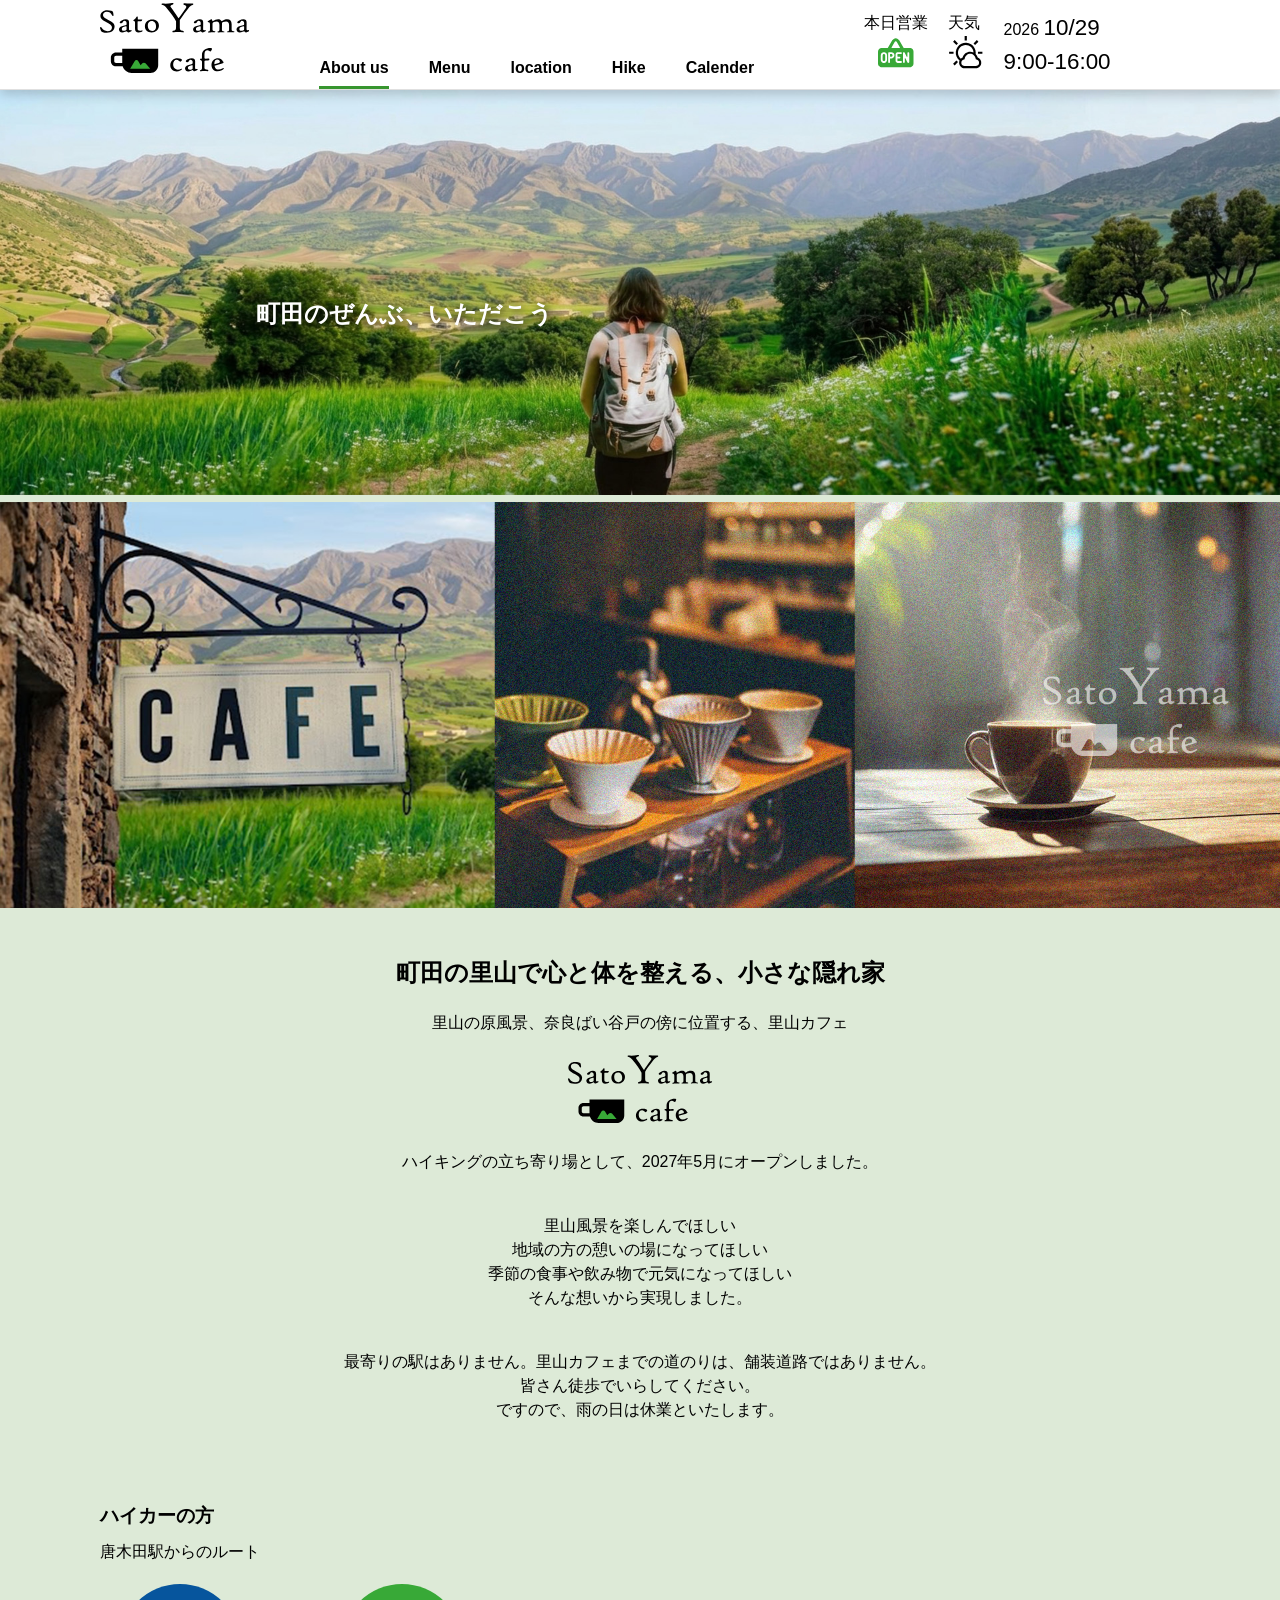
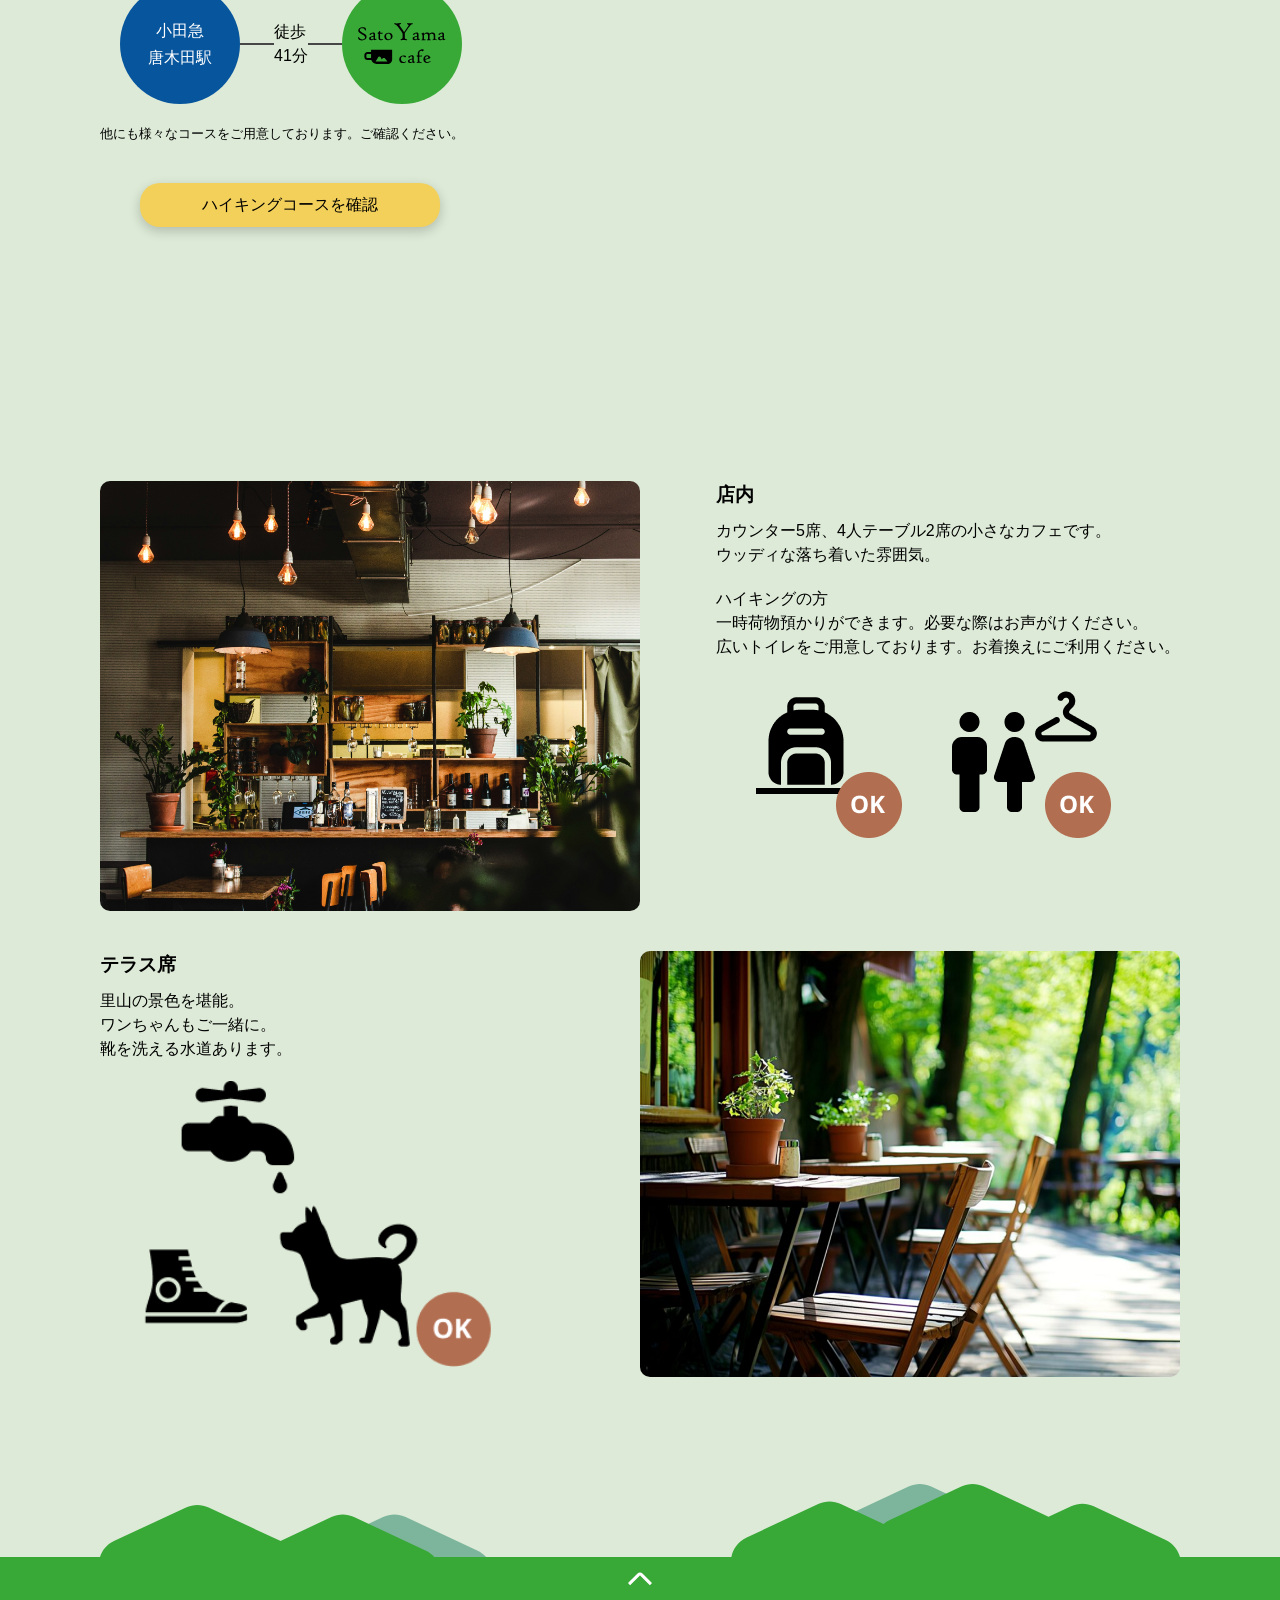
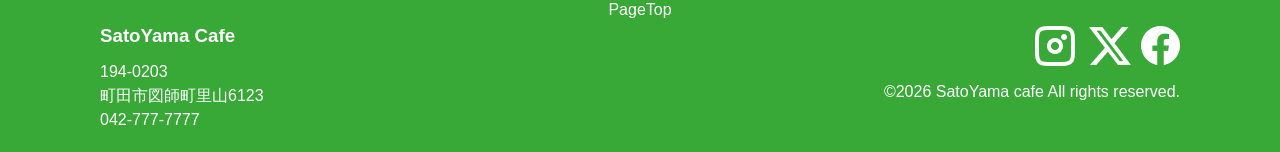
==== index.html @ 2339dcd0 "Add files via upload" ====
<!DOCTYPE html>
<html lang="ja">

<head>
    <meta charset="UTF-8">
    <meta name="viewport" content="width=device-width, initial-scale=1.0">
    <title>SatoYama cafe</title>
    <link rel="stylesheet" href="css/style.css">
    <link rel="stylesheet" href="css/slick.css">
    <link rel="stylesheet" href="css/slick-theme.css">
    <script src="js/jquery-1.10.2.min.js"></script>
    <script src="js/main.js"></script>
</head>

<body>
    <header>
        <div class="headerInner">
            <h1><a href="index.html"><img src="images/logo_1.svg" alt="里山カフェ"></a></h1>
            <!-- ハンバーガーボタン -->
            <button class="burger-btn" aria-label="メニューを開閉する">
                <span class="bar"></span>
                <span class="bar"></span>
                <span class="bar"></span>
            </button>
            <nav>
                <ul>
                    <li><a href="index.html" class="current">About us</a></li>
                    <li><a href="menu.html">Menu</a></li>
                    <li><a href="location.html">location</a></li>
                    <li><a href="hike.html">Hike</a></li>
                    <li><a href="#">Calender</a></li>
                </ul>
            </nav>
            <section class="shopWeather">
                <div class="shopOpen">
                    <p>本日営業</p>
                    <img src="images/Icon_open.svg" alt="オープン">
                </div>
                <div class="weather">
                    <p>天気</p>
                    <img src="images/Icon_cloud_sunny.svg" alt="曇りのち晴れ">
                </div>

                <div class="dateTime">
                    <p>
                        <span class="year">2026 </span>10/29<br>
                        9:00-16:00
                    </p>
                </div>
            </section>
        </div>
    </header>

    <main>
        <!-- キービジュアル -->

        <div class="keyVisual">
            <img src="images/keyVisual1_.jpg" alt="里山風景" class="keyVisualImg">
            <img src="images/keyVisual2.jpg" alt="カフェイメージ" class="keyVisualImg">

            <h2 class="catchphrase1">町田のぜんぶ、いただこう</h2>
            <img src="images/logo_2.png" alt="里山カフェ" class="logo_2">
        </div>

        <!-- お店について -->
        <div class="aboutShop">
            <h2 class="catchphrase2">町田の里山で心と体を整える、小さな隠れ家</h2>
            <p>里山の原風景、奈良ばい谷戸の傍に位置する、里山カフェ</p>
            <img src="images/logo_1.svg" alt="里山カフェ">

            <p>ハイキングの立ち寄り場として、2027年5月にオープンしました。</p>
            <p>
                里山風景を楽しんでほしい<br>
                地域の方の憩いの場になってほしい<br>
                季節の食事や飲み物で元気になってほしい<br>
                そんな想いから実現しました。
            </p>
            <p>
                最寄りの駅はありません。里山カフェまでの道のりは、舗装道路ではありません。<br>
                皆さん徒歩でいらしてください。<br>
                ですので、雨の日は休業といたします。
            </p>

        </div>
        <!-- アクセス（メイン） -->
        <section class="access">
            <h3>ハイカーの方</h3>
            <p>唐木田駅からのルート</p>
            <div class="access1">
                <div class="access1Text">
                    <div class="illustration1">
                        <p><span class="circleBg1">小田急<br>唐木田駅</span></p>
                        <p>徒歩<br>41分</p>
                        <div class="circleBg2"> <img src="images/logo_1.svg" alt="里山カフェ"></div>
                    </div>
                    <!-- 💡 スマホ版のときだけ、ここにマップを表示させるための「空箱」を置いておきます -->
                    <div class="map-placeholder-sp"></div>
                    <p class="accessText1">他にも様々なコースをご用意しております。ご確認ください。</p>
                    <a class="btn1" href="hike.html">ハイキングコースを確認</a>
                </div>
                <div class="map1">
                    <iframe
                        src="https://www.google.com/maps/embed?pb=!1m18!1m12!1m3!1d15429.881273850464!2d139.41377019897428!3d35.60965314837832!2m3!1f0!2f0!3f0!3m2!1i1024!2i768!4f13.1!3m3!1m2!1s0x6018fcec8278d99b%3A0x2542b98df6032f2b!2z5aWI6Imv44Gw44GE6LC35oi4!5e0!3m2!1sja!2sjp!4v1792374590098!5m2!1sja!2sjp"
                        width="600" height="450" style="border:0;" allowfullscreen="" loading="lazy"
                        referrerpolicy="strict-origin-when-cross-origin"></iframe>
                </div>
            </div>


        </section>
        <!-- 店内 -->
        <section class="shop">
            <div class="shopText">
                <h3>店内</h3>
                <p class="shopText1">カウンター5席、4人テーブル2席の小さなカフェです。<br>
                    ウッディな落ち着いた雰囲気。
                </p>
                <p>
                    ハイキングの方<br>
                    一時荷物預かりができます。必要な際はお声がけください。<br>広いトイレをご用意しております。お着換えにご利用ください。
                </p>
                <div class="icon_shop">
                    <img src="images/Icon_bagpac.png" alt="荷物置き場" class="backpack">
                    <img src="images/Icon_restroom.png" alt="広いトイレあります">
                </div>
            </div>
            <img src="images/shopImage1.jpg" alt="店内の風景" class="shopImage1">
        </section>
        <!-- テラス席 -->
        <section class="terrace">
            <div>
                <h3>テラス席</h3>
                <p>
                    里山の景色を堪能。<br>
                    ワンちゃんもご一緒に。<br>
                    靴を洗える水道あります。
                </p>
                <img src="images/Icon_dog.png" alt="靴を洗える水道あります、ワンちゃんもご一緒できます" class="icon_dog">
            </div>
            <img src="images/shopImage2.jpg" alt="テラス席風景" class="terraceImage">
        </section>

    </main>

    <footer>
        <!-- 山モチーフを入れる -->
        <img src="images/motifMountain.svg" alt="山のモチーフ" class="footerMountain">
        <!-- 山モチーフを入れる、ここまで -->
        <div class="footerInner">
            <div class="pageTop"> <a href="#"><span><img src="images/Icon_up__.svg" alt="ページトップ"></span>PageTop</a>
            </div>

            <div class="footerInner2">
                <div class="shopAddress">
                    <h3>SatoYama Cafe</h3>
                    <p>
                        194-0203<br>
                        町田市図師町里山6123<br>
                        042-777-7777
                    </p>
                </div>

                <div class="shopInfo">
                    <div class="infoIcon">
                        <img src="images/Icon_insta.png" alt="インスタ">
                        <img src="images/Icon_twitter.png" alt="ツイッター">
                        <img src="images/Icon_facebook.png" alt="フェイスブック">
                    </div>

                    <p>&copy;2026 SatoYama cafe All rights reserved.</p>
                </div>
            </div>
        </div>
    </footer>
    <script>
        // ボタンとナビゲーションの要素を取得
        const burgerBtn = document.querySelector('.burger-btn');
        const navMenu = document.querySelector('nav');

        // ボタンがクリックされた時の処理
        burgerBtn.addEventListener('click', function () {
            // ボタンとメニューに「is-open」クラスを同時につけ外し（トグル）する
            burgerBtn.classList.toggle('is-open');
            navMenu.classList.toggle('is-open');
        });
    </script>
</body>

</html>
---- css/style.css ----
/* リセットCSS */
html {
    font-size: 16px;
    font-family: sans-serif;
    /* 常に縦のスクロールバーを表示させて画面幅を固定する */
    overflow-y: scroll;
    /* （前回のスムーズスクロールも残す場合は以下のように並べます） */
    scroll-behavior: smooth;
}

* {
    margin: 0;
    padding: 0;
    box-sizing: border-box;
    list-style-type: none;
    text-decoration: none;
    line-height: 1.5;
}

/* ==========
ヘッダー 
=============*/
header {
    width: 100%;
    background-color: #fff;
    height: 90px;
    border-bottom: 1px solid #e0e0e0;
    position: sticky;
    top: 0;
    left: 0;
    width: 100%;
    z-index: 100;
    background-color: #fff;
    box-shadow: 0 4px 12px rgba(0, 0, 0, 0.2);
    padding: 0 20px;
}

/* PC版ではhamburgerボタンを隠す */
.burger-btn {
    display: none;
}

.headerInner {
    max-width: 1080px;
    margin: 0 auto;
    height: 100%;
    display: flex;
    justify-content: space-between;
    align-items: center;
}

h1 img {
    width: 150px;
    height: auto;

}

/* ナビゲーション */
nav {
    margin-left: auto;
    margin-right: 40px;
    align-self: flex-end;
}

nav ul {
    display: flex;
    gap: 40px;
    font-weight: bold;
    margin: 0;
    padding: 0;
    align-items: flex-end;
}

nav a {
    color: #000;
    text-decoration: none;
    display: inline-block;
    padding-bottom: 6px;
    border-bottom: 3px solid transparent;
    box-sizing: border-box
}

nav a:hover {
    color: #37952F;
}

nav a.current {
    color: #000;
    border-bottom: 3px solid #37952F;
}

/* 本日営業・天気 */
.shopWeather {
    gap: 20px;
    display: flex;
    align-self: center;
}

.shopOpen {
    text-align: center;
}

.weather {
    align-items: center;
}

.dateTime {
    font-size: 1.4rem;
}

.year {
    font-size: 1rem;
}

.shopWeather img {
    width: 36px;
    height: auto;
}

/* 背景 */
main {
    background-color: #DDEAD7;
}

/* ==========
フッター
============= */

footer {
    background-color: #38A937;
    color: #fff;
    position: relative;
}

.footerMountain {
    position: absolute;
    bottom: 100%;
    left: 50%;
    transform: translateX(-50%);
    z-index: 5;
    width: 1080px;
    /* 画面幅が1080pxより小さくなったら、画面幅に合わせて縮む */
    max-width: 100%;
    height: auto;
    display: block;
}

.footerInner2 h3 {
    margin-top: 0;
}

.footerInner {
    max-width: 1080px;
    margin: 0 auto;
    z-index: 9999;
}

.footerInner2 {
    display: flex;
    justify-content: space-between;
}

.infoIcon {
    display: flex;
    justify-content: flex-end;
    gap: 10px;
    align-items: center;
}

.shopInfo p {
    margin-top: 10px;
}

.pageTop {
    text-align: center;
    margin: 0px auto;
    width: 100%;

}

.pageTop a {
    display: inline-flex;
    flex-direction: column;
    align-items: center;
    border: none;
    background-color: #38A937;
    color: #fff;
    cursor: pointer;
}

.pageTop img {
    padding-top: 10px;
}

.shopAddress {
    padding-bottom: 20px;
}

/* ＝＝＝＝＝＝＝＝＝＝＝
ページ　インデックス
＝＝＝＝＝＝＝＝＝＝＝＝＝ */
/* キービジュアル */
.keyVisual {
    position: relative;
    margin: 0 auto;
    width: 100%;
    max-width: 1920px;
    display: block;
    aspect-ratio: 1920/608;
}

.keyVisualImg {
    width: 100%;
    height: 100%;
    object-fit: cover;
    object-position: center;
}

.catchphrase1 {
    position: absolute;
    color: #fff;
    top: 25%;
    left: 20%;
    z-index: 10;
    text-shadow: 2px 2px 8px #000;

}

.logo_2 {
    position: absolute;
    top: 70%;
    right: 4%;
    z-index: 10;
    /* サイズ修正 */
    width: 14.5%;
    max-width: 250px;
    min-width: 120px;
    height: auto;
    opacity: 60%;
}

/* お店について */
.aboutShop {
    max-width: 1080px;
    margin: 0 auto;
    padding: 40px;
    text-align: center;

}

.aboutShop p {
    padding: 20px;
}

/* アクセス（メイン） */
section {
    max-width: 1080px;
    margin: 0 auto;
}

h3 {
    margin-top: 20px;
    margin-bottom: 10px;
}

.illustration1 {
    display: flex;
    align-items: center;
    gap: 34px;
    padding: 20px;

}

.circleBg1 {
    display: inline-flex;
    flex-direction: column;
    align-items: center;
    justify-content: center;
    width: 120px;
    height: 120px;
    background-color: #06559D;
    border-radius: 50%;
    color: #fff;
    font-weight: 500;

    /* 文字を丸の中央に配置する場合 */
    text-align: center;
    line-height: 1.7;
}

.circleBg2 {
    display: inline-flex;
    align-items: center;
    justify-content: center;
    width: 120px;
    height: 120px;
    background-color: #38A937;
    border-radius: 50%;
    padding: 15px;
    box-sizing: border-box;
    overflow: hidden;
}

.circleBg2 img {
    width: 98%;
    height: auto;
}

/* ライン「徒歩41分」のpタグを基準位置にする */
.illustration1 p:nth-child(2) {
    position: relative;
    display: flex;
    flex-direction: column;
    align-items: center;
    justify-content: center;
    white-space: nowrap;
    /* 文字の意図しない改行を防ぐ */
}

/* 左側の線（駅の丸へ繋ぐ） */
.illustration1 p:nth-child(2)::before {
    content: "";
    position: absolute;
    right: 100%;
    /* 文字の左側から伸ばす */
    top: 50%;
    /* 上下中央に配置 */
    transform: translateY(-50%);
    width: 34px;
    /* 線の長さ（gapの値に合わせて調整） */
    height: 2px;
    /* 線の太さ */
    background-color: #464646;
    /* 線の色（カフェの緑色に合わせています） */
}

/* 右側の線（カフェの丸へ繋ぐ） */
.illustration1 p:nth-child(2)::after {
    content: "";
    position: absolute;
    left: 100%;
    /* 文字の右側から伸ばす */
    top: 50%;
    /* 上下中央に配置 */
    transform: translateY(-50%);
    width: 34px;
    /* 線の長さ（gapの値に合わせて調整） */
    height: 2px;
    /* 線の太さ */
    background-color: #464646;
    /* 線の色 */
}

.accessText1 {
    font-size: small;
}

.map1 iframe {
    width: 100%;
    height: 450px;
}

.map1 {
    box-sizing: border-box;
    padding: 20px;
    flex-grow: 1;
    min-width: 0;
}

.access1 {
    display: flex;
    align-items: flex-start;
    /* 縦方向は上揃えにして崩れを防ぐ */
    gap: 40px;
    width: 100%;
    box-sizing: border-box;
}

/* 左側の3つの要素をまとめる枠 */
.access-left {
    display: flex;
    flex-direction: column;
    /* 💡 3つの要素を上から下へ縦並びにする */
    gap: 20px;
    /* 縦並びの要素同士の間隔 */
    flex-shrink: 0;
    /* 絶対に縮ませない */
    width: 400px;
    /* PC版の左側の固定幅 */
}

/* スマホ用の空箱はPC版では消しておく */
.map-placeholder-sp {
    display: none;
}

/* 共通ボタン */
.btn1 {
    border: none;
    width: 300px;
    background-color: #F3D05A;
    border-radius: 20px;
    text-align: center;
    margin-top: 20px;
    display: inline-block;
    margin: 40px;
    box-shadow: 0 4px 12px rgba(0, 0, 0, 0.2);
    display: block;
    color: #000;
    padding: 10px;
    font-size: medium;
    font-weight: 500;
}

/* 店内 */
.shop {
    max-width: 1080px;
    display: flex;
    /* 左右の配置を反転させる */
    flex-direction: row-reverse;
}

.shopText1 {
    margin-bottom: 20px;
}

.shopText p {
    margin-bottom: 20px;
}

.icon_shop {
    display: flex;
    gap: 20px;
    margin-left: 40px;
    /* 【解決策1】中身の画像が縦に引き伸ばされるのを絶対に防ぐ */
    align-items: center;
}

.shopImage1 {
    width: 50%;
    height: auto;
    margin: 20px auto 20px 0;
    border-radius: 10px;
}

.backpack {
    margin-top: 15px;

}

/* テラス席 */
.terrace {
    max-width: 1080px;
    display: flex;
    padding-bottom: 160px;
}

.terraceImage {
    width: 50%;
    height: auto;
    margin: 20px 0 20px auto;
    border-radius: 10px;
    display: inline-block;
}

.terrace p {
    margin-bottom: 20px;
}

.icon_dog {
    width: 100%;
    height: auto;
    margin-left: 40px;
}



/*＝＝＝＝＝＝＝＝＝＝＝
 ページ　メニュー
 ＝＝＝＝＝＝＝＝＝＝＝＝ */
/* メニュー第一階層 */
.menu1 {
    max-width: 1080px;
    margin: 0 auto;
    padding-bottom: 160px;
}

.menu1 h2 {
    padding: 40px 0;
    text-align: center;
}

.menu1 span {
    /* font-weight: 600; */
    font-size: 1.5rem;
    display: block;
    text-align: center;
    padding-top: 20px;
    margin-bottom: -15px;
}

.menu1 p {
    width: 320px;
    text-align: center;
}

.coffee {
    width: 320px;
    height: 180px;
    background-color: #fff;
    object-fit: contain;
}

.items1 {
    display: grid;
    grid-template-columns: 1fr 1fr 1fr;
    gap: 20px;
    padding-bottom: 40px;
}

.items1 img {
    border-radius: 10px;
    box-shadow: 0 4px 12px rgba(0, 0, 0, 0.2);
}

/* メニュー　第二階層_ドリンク */
.menu2 {
    max-width: 1080px;
    margin: 0 auto;
    padding-bottom: 140px;
}

.menu2 p {
    padding-top: 20px;
    padding-bottom: 20px;
}

.menu2 span {
    /* font-weight: 600; */
    font-size: 1.5rem;
    /* display: block; */
    /* padding-top: 20px; */
    /* margin-bottom: -15px; */
}

.menu2 p {
    width: 320px;
}

.menu2 li {
    width: 320px;
}

.items2 {
    display: grid;
    grid-template-columns: 1fr 1fr 1fr;
    gap: 20px;
    padding-bottom: 40px;
}

.items2 img {
    border-radius: 10px;
}

.items2>div p {
    display: flex;
    flex-wrap: wrap;
    justify-content: space-between;
    align-items: baseline;
}

.backBtn {
    color: #000;
    border: none;
    width: 200px;
    background-color: #F3D05A;
    border-radius: 20px;
    text-align: center;
    margin-top: 20px;
    margin-bottom: 40px;
    display: inline-block;
    padding-top: 10px;
    padding-bottom: 10px;
    box-shadow: 0 4px 12px #7c7c7c;
}

/* メニュー共通 */
.pankuzu {
    color: #000;
}

/* メニュー　第二階層_ランチ */
.menu3 {
    max-width: 1080px;
    margin: 0 auto;
    padding-bottom: 140px;
}

.menu3 p {
    padding-top: 20px;
    padding-bottom: 20px;
}

.menu3 li {
    width: 320px;
}

.menu3 span {
    /* font-weight: 600; */
    font-size: 1.5rem;
    /* display: block; */
    /* padding-top: 20px; */
    /* margin-bottom: -15px; */
}

.menu3 p {
    width: 320px;
}

.items3 {
    display: grid;
    grid-template-columns: 1fr 1fr 1fr;
    gap: 20px;
    padding-bottom: 40px;
}

.items3 img {
    border-radius: 10px;
}

.items3>div p {
    display: flex;
    flex-wrap: wrap;
    justify-content: space-between;
    align-items: baseline;
}

/* メニュー第二階層_フィンガーフード */
.menu4 {
    max-width: 1080px;
    margin: 0 auto;
    padding-bottom: 140px;
}

.menu4 p {
    padding-top: 20px;
    padding-bottom: 20px;
}

.menu4 li {
    width: 320px;
}

.menu4 span {
    /* font-weight: 600; */
    font-size: 1.5rem;
    /* display: block; */
    /* padding-top: 20px; */
    /* margin-bottom: -15px; */
}

.menu4 p {
    width: 320px;
}

.items4 {
    display: grid;
    grid-template-columns: 1fr 1fr 1fr;
    gap: 20px;
    padding-bottom: 40px;
}

.items4 img {
    border-radius: 10px;
}

.items4>div p {
    display: flex;
    flex-wrap: wrap;
    justify-content: space-between;
    align-items: baseline;
}

/* ＝＝＝＝＝＝＝＝＝＝
ページ_ロケーション
＝＝＝＝＝＝＝＝＝＝＝＝ */
.location {
    max-width: 1080px;
    margin: 0 auto;
    padding-bottom: 140px;
}

.location h2 {
    text-align: center;
    padding-top: 40px;
    padding-bottom: 40px;
}

.satoyamaImg {
    width: 50%;
    border-radius: 10px;
}

.img_openclose {
    display: flex;
    justify-content: space-between;
}

.openDetail {
    font-size: x-large;
}

.open {
    padding-bottom: 20px;
}

.openCaution {
    font-size: 1.2rem;
    color: #7D1401;
    text-decoration: underline;
    padding-bottom: 0;
    padding-top: 10px;
}

.comeon {
    font-size: 1.5rem;
}

.titleIcon1 {
    display: flex;
    align-items: center;
    gap: 4px;
    padding-top: 40px;
    padding-bottom: 20px;
}

.locationText1 {
    padding: 10px;
}

.locatioMap1 {
    width: 600px;
    height: auto;
    object-fit: contain;
    /* 横幅500pxの中に、比率を崩さず全体を収める */
}

.locationBus {
    display: flex;
}

.locationMap2 {
    width: 1080px;
    height: auto;
    padding-bottom: 40px;
}

/* ＝＝＝＝＝＝＝＝＝＝
ページ_ハイク
＝＝＝＝＝＝＝＝＝＝＝＝ */
.hike {
    max-width: 1080px;
    margin: 0 auto;
    padding-bottom: 140px;
}

.hikeTitle {
    display: flex;
    justify-content: center;
    align-items: center;
    gap: 4px;
    padding-top: 40px;
    padding-bottom: 20px;
}

.hikeText2 {
    text-align: center;
    padding-top: 20px;
    padding-bottom: 40px;
}

.hikeMap1,
.hikeMap2 {
    width: auto;
    height: 460px;
    padding-bottom: 40px;
}

.hikeMap {
    display: flex;
    justify-content: space-between;
}

.hikeMap p {
    width: 420px;
}

.hikeMap div {
    display: flex;
    flex-direction: column;
    align-items: center;
    gap: 15px;
}

.hikeMapText1 {
    text-align: right;
}

.hikeText3 {
    font-size: 1.2rem;
}

.hikeOther {
    display: flex;
    justify-content: center;
}

.hikeOtherText {
    text-align: center;
    font-size: 1.2rem;
}

/* ＝＝＝＝＝＝＝＝＝＝
スマホ対応 
＝＝＝＝＝＝＝＝＝＝＝＝*/
@media (max-width: 767px) {

    /* ＝＝＝＝＝＝＝＝＝＝
ヘッダー
＝＝＝＝＝＝＝＝＝＝＝＝ */
    h1 img {
        width: 120px;
        height: auto;
    }

    .dateTime {
        /* font-size: 1.0rem; */
        display: none !important;
    }

    /* ＝＝＝＝＝＝＝＝＝＝
    ハンバーガーボタン 
    ＝＝＝＝＝＝＝＝＝＝＝＝*/
    .burger-btn {
        display: flex;
        flex-direction: column;
        justify-content: space-between;
        width: 30px;
        height: 22px;
        background: none;
        border: none;
        cursor: pointer;
        padding: 0;
        position: absolute;
        right: 20px;
        /* top: 50%; */
        z-index: 110;
    }

    /* 三本線の共通スタイル */
    .burger-btn .bar {
        width: 100%;
        height: 3px;
        background-color: #000;
        /* アニメーションの速度設定 */
        transition: transform 0.3s ease, opacity 0.3s ease;
    }

    /*   ボタンをクリックした時（.is-open クラスがついた時）の「×」印アニメーション */
    .burger-btn.is-open .bar:nth-child(1) {
        transform: translateY(9.5px) rotate(45deg);
        /* 1本目を傾ける */
    }

    .burger-btn.is-open .bar:nth-child(2) {
        opacity: 0;
        /* 2本目を消す */
    }

    .burger-btn.is-open .bar:nth-child(3) {
        transform: translateY(-9.5px) rotate(-45deg);
        /* 3本目を逆に傾ける */
    }

    /* スマホ用メニューの初期状態（隠しておく） */
    nav {
        position: fixed;
        top: 0;
        left: 0;
        width: 100%;
        height: 100vh;
        /* 画面全体の高さ */
        background-color: rgba(255, 255, 255, 0.7);
        /* 背景色（少し透過） */
        z-index: 100;

        /* 最初は非表示（透明＆クリック不可）にする */
        opacity: 0;
        visibility: hidden;
        transition: opacity 0.3s ease, visibility 0.3s ease;

        /* 縦横中央に配置するための設定 */
        display: flex;
        justify-content: center;
        align-items: center;
    }

    /*  ボタンをクリックした時（.is-open クラスがついた時）にメニューを表示 */
    nav.is-open {
        opacity: 1;
        visibility: visible;
    }

    /* スマホ時はナビゲーションを縦並びにする */
    nav ul {
        display: flex;
        flex-direction: column;
        align-items: center;
        /* 中央揃え */
        gap: 40px;
    }

    nav a {
        font-size: 24px;
        /* スマホ用に文字を少し大きく */
    }

    /* ＝＝＝＝＝＝＝＝＝＝
フッター
＝＝＝＝＝＝＝＝＝＝＝＝ */
    .footerInner {
        padding: 0 20px 0 20px;
    }

    .footerInner2 {
        display: flex;
        flex-direction: row;
        flex-wrap: wrap;
        justify-content: space-between;
        align-items: flex-start;
        width: 100%;
    }

    .shopInfo {
        width: 45%;
        display: flex;
        flex-direction: column;
        align-items: flex-end;
        padding-top: 20px;
    }

    .shopInfo p {
        display: block;
        width: 220%;
        margin-top: 20px;
        text-align: center;
        padding-top: 40px;
        padding-bottom: 20px;
    }

    /* ＝＝＝＝＝＝＝＝＝＝
コンテンツ　インデックス 
＝＝＝＝＝＝＝＝＝＝＝＝*/

    /* キービジュアル   */
    .keyVisual {
        aspect-ratio: 9/14;
        object-fit: cover;
        width: 100%;
    }

    .logo_2 {
        top: auto;
        bottom: 5%;
        right: 5%;
        width: 25%;
        /* min-width: 80px; */
    }

    .catchphrase1 {
        left: 50%;
        transform: translateX(-50%);
        /* キャッチコピー自身の幅の半分だけ左に戻して中央揃え */
        white-space: nowrap;
        /* 画面幅が狭くても途中で意図しない改行が起きるのを防ぐ */
        text-align: center;
        /* 複数行になった場合もテキスト自体を中央揃えにする */
    }

    /* アクセス（メイン） */
    .access {
        padding: 0 20px 0 20px;
    }

    /* 横並びを解除して縦並びにする */
    .access1 {
        flex-direction: column;
        gap: 20px;
    }
.access1Text{
    margin: 0 auto;
}
    /* 左右の幅をそれぞれ100%に広げる */
    .access-left,
    .map1 {
        width: 100% !important;
    }

    /* 🛠️ スマホ版で「地図を途中に割り込ませる」魔法の並び替え */
    .access-left {
        display: flex;
        flex-direction: column;
    }

    .illustration1 {
        order: 1;
        padding: 0;
        margin: 20px auto;
    }

    .map1 {
        order: 2;
        padding: 20px 0;
    }

    /* 💡 地図を2番目に持ってくる */
    .accessText1 {
        order: 3;
    }

    .btn1 {
        order: 4;
        margin: 20px auto;
    }

    /* スマホ時はマップの高さを少し縮める */
    .map1 iframe {
        height: 300px !important;
    }

    /* 店内 */
    .shop {
        padding: 0 20px 0 20px;
        flex-direction: column;
        width: 100%;
        box-sizing: border-box;
    }

    .shopImage1 {
        width: 100%;
        margin-top: 20px;
    }

    .icon_shop img {
        width: 50%;
        height: auto;
    }

    .backpack {
        margin-top: 12px;
        width: 42% !important;
        height: auto !important;
    }

    .icon_shop {
        margin: 0 auto;
    }

    /* テラス席 */

    .terrace {
        padding: 0 20px;
        flex-direction: column;
        width: 100%;
        box-sizing: border-box;
    }

    .terraceImage {
        width: 100%;
        margin-top: 20px;
        padding-bottom: 80px;
    }

    .icon_dog {
        width: 90%;
        height: auto;
        margin: 0 auto;
        display: block;
    }

    /* ＝＝＝＝＝＝＝＝＝＝＝
コンテンツ‗メニュー 
＝＝＝＝＝＝＝＝＝＝＝＝＝*/
    .menu1 {
        padding: 0 20px;
    }

    .items1 {
        grid-template-columns: 1fr;
        justify-items: center;
        gap: 40px;
        padding-top: 10px;
    }

    /* ＝＝＝＝＝＝＝＝＝＝
コンテンツ_メニュー_ドリンク
＝＝＝＝＝＝＝＝＝＝＝＝ */
    .menu2 {
        padding: 0 20px;
    }

    .items2 {
        grid-template-columns: 1fr;
        justify-items: center;
        gap: 40px;
        padding-top: 10px;
    }

    /* ＝＝＝＝＝＝＝＝＝＝
コンテンツ_メニュー_ランチ
＝＝＝＝＝＝＝＝＝＝＝＝ */
    .menu3 {
        padding: 0 20px;
    }

    .items3 {
        grid-template-columns: 1fr;
        justify-items: center;
        gap: 40px;
        padding-top: 10px;
    }

    /* ＝＝＝＝＝＝＝＝＝＝
コンテンツ_メニュー_フィンガーフード
＝＝＝＝＝＝＝＝＝＝＝＝ */
    .menu4 {
        padding: 0 20px;
    }

    .items4 {
        grid-template-columns: 1fr;
        justify-items: center;
        gap: 40px;
        padding-top: 10px;
    }

    /* ＝＝＝＝＝＝＝＝＝＝
コンテンツ_ロケーション 
＝＝＝＝＝＝＝＝＝＝＝＝*/
    .location {
        padding: 0 20px;
    }

    .img_openclose {
        display: flex;
        flex-direction: column;
    }

    .satoyamaImg {
        width: 100%;
        padding-bottom: 10px;
    }

    .img_openclose .openclose {
        display: flex;
        flex-wrap: wrap;
        gap: 10px;
    }

    .openclose .open,
    .openclose .closed {
        display: flex;
        flex-direction: column;
        width: 48%;
    }

    .openCaution {
        width: 100%;
        font-size: 1rem;
    }

    /* カフェの店舗情報：幅100%にして、Open/Closedの下にしっかり回り込ませる */
    .openclose>p {
        width: 100%;

    }

    .openDetail {
        margin-top: 0px;
    }

    .locationBus {
        display: flex;
        flex-direction: column;
    }

    .locatioMap1 {
        width: 100%;
        padding-bottom: 10px;
    }

    .locationMap2 {
        width: 100%;
        padding-bottom: 10px;
        padding-bottom: 60px;
    }

    /* ＝＝＝＝＝＝＝＝＝＝
コンテンツ_ハイク 
＝＝＝＝＝＝＝＝＝＝＝＝*/
    .hike {
        padding: 0 20px;
    }

    .hikeMap {
        display: flex;
        flex-direction: column;
    }

    .hikeMap P {
        width: 100%;
    }

    .hikeMap img {
        width: 100%;
        height: auto;
    }

    .hikeOther {
        display: flex;
        flex-direction: column;
        padding-bottom: 60px;
    }

    .hikeOtherText {
        text-align: left;
    }
}
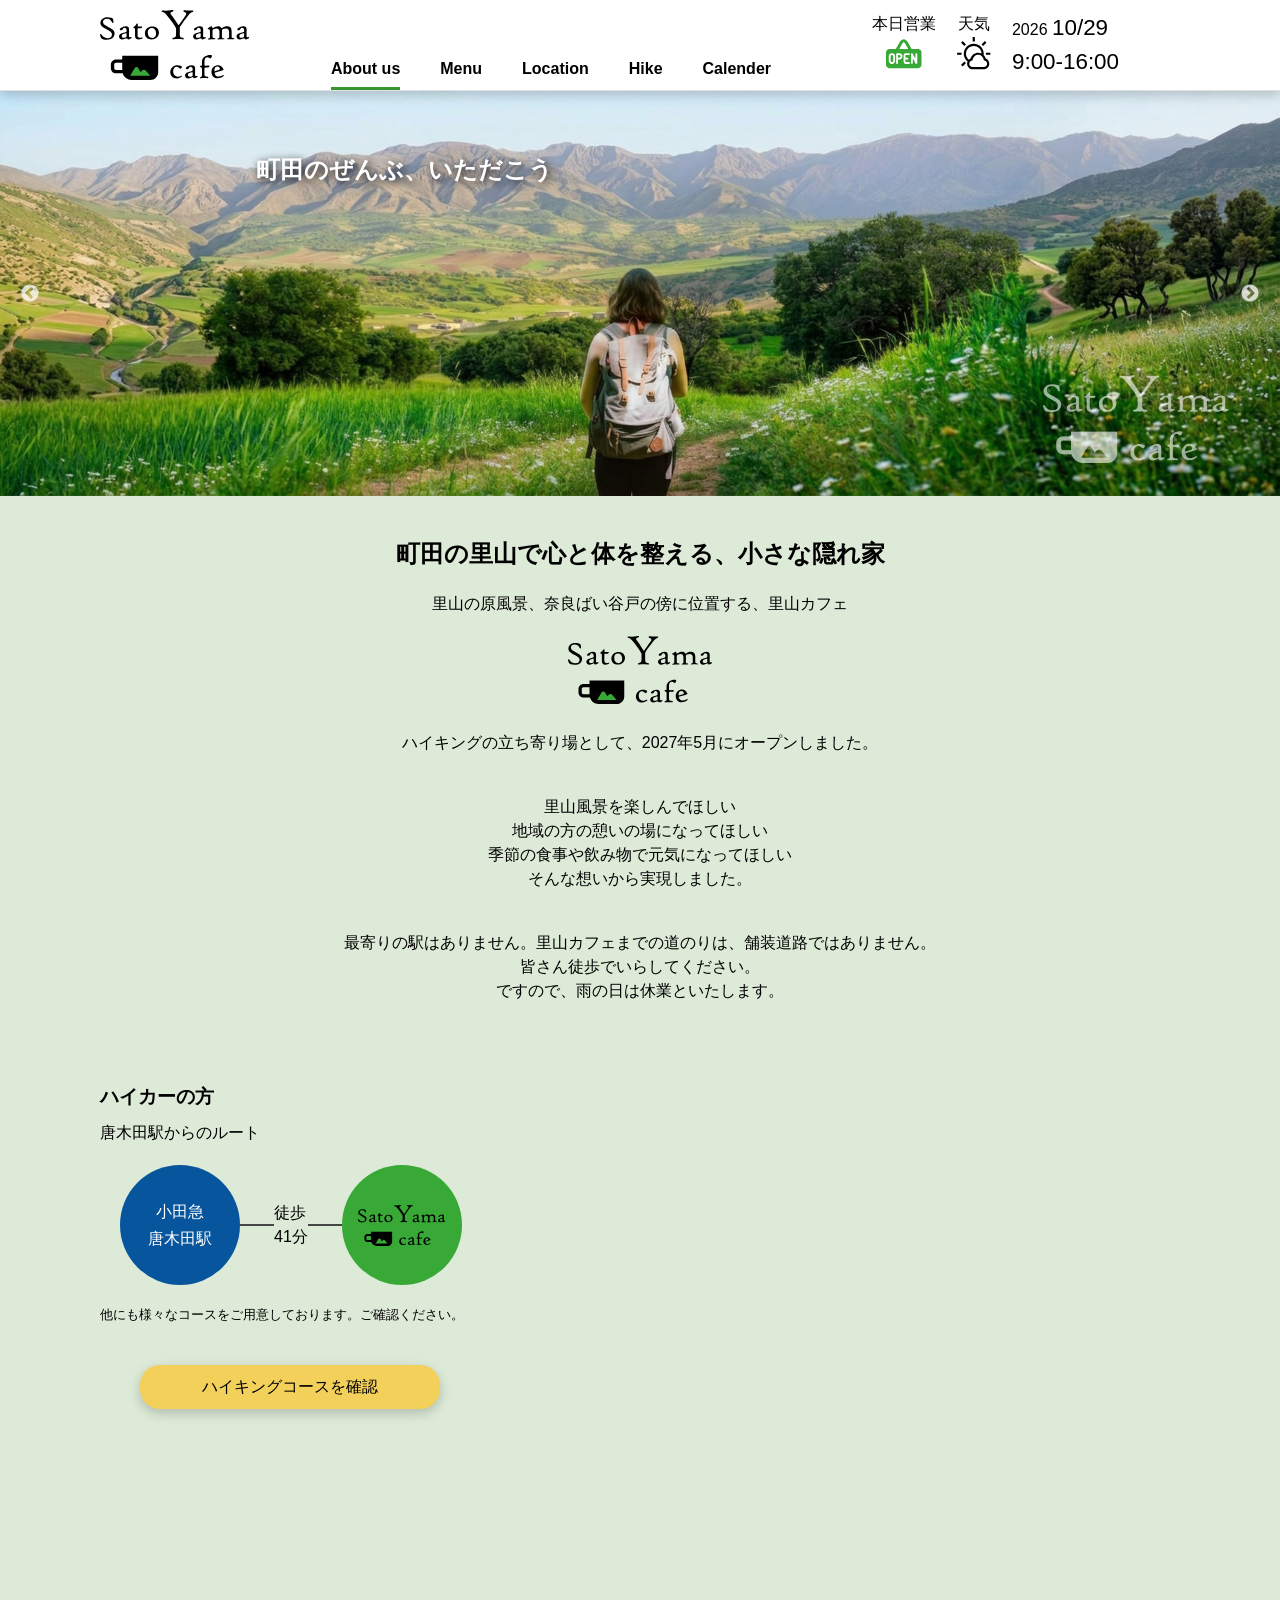
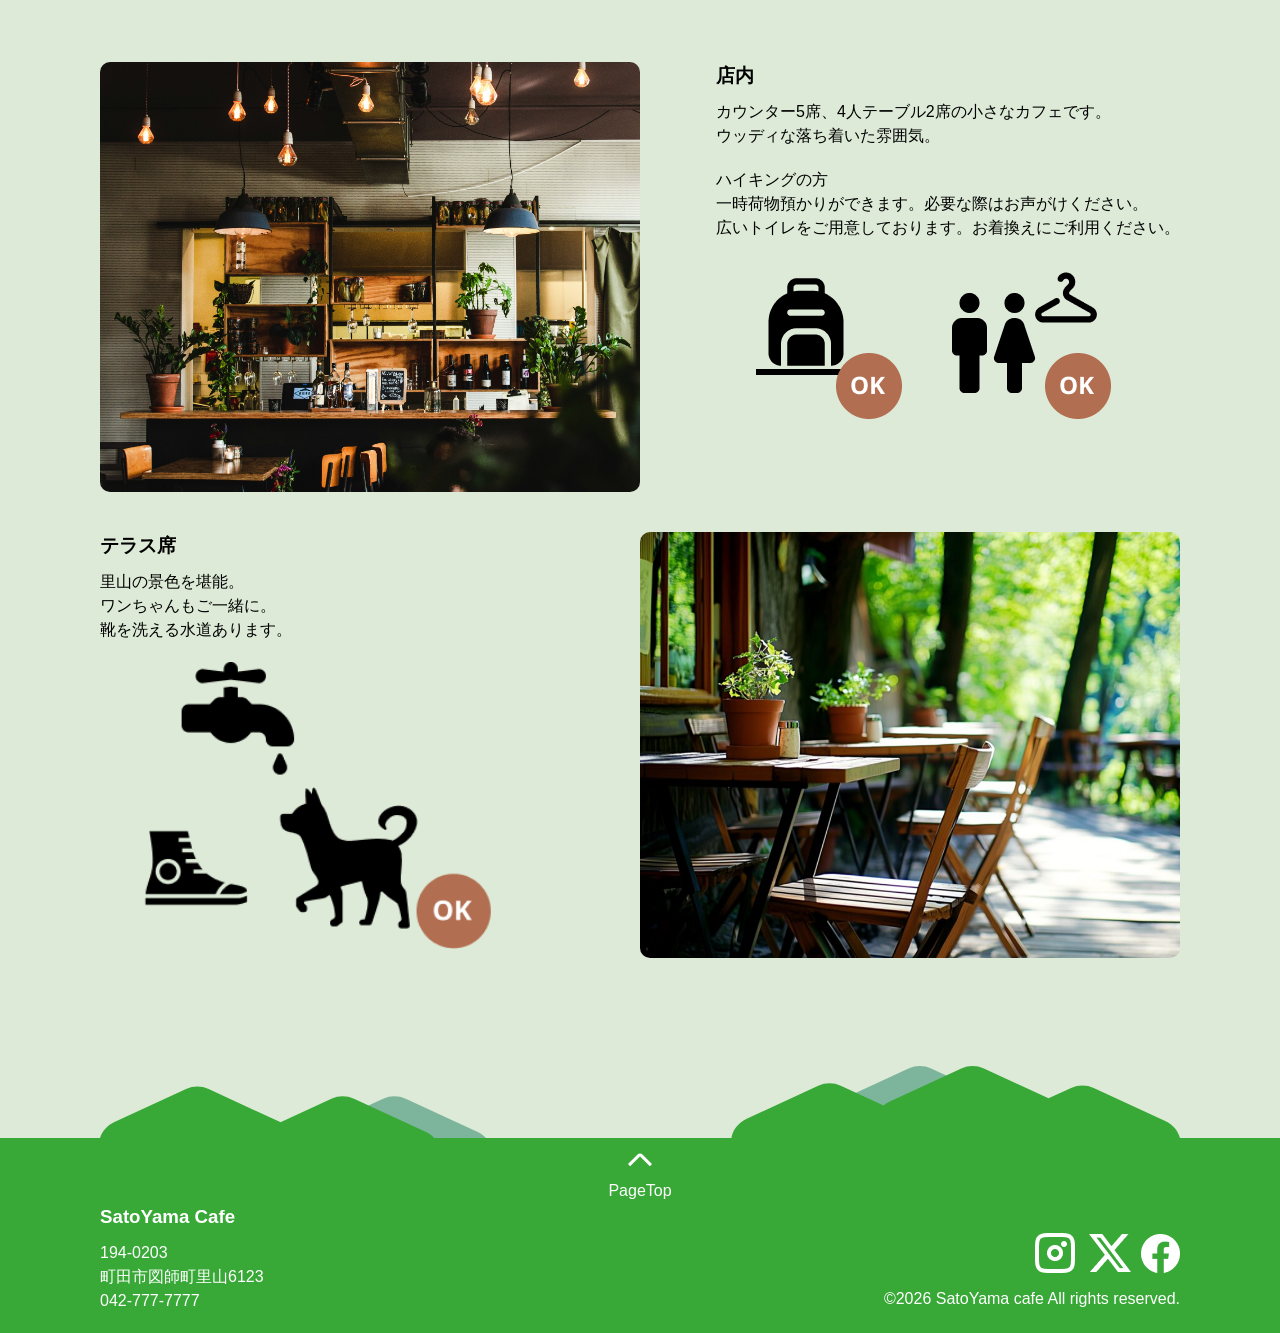
==== commit 6b0ab762: "Add files via upload" ====
--- a/index.html
+++ b/index.html
@@ -5,11 +5,12 @@
     <meta charset="UTF-8">
     <meta name="viewport" content="width=device-width, initial-scale=1.0">
     <title>SatoYama cafe</title>
-    <link rel="stylesheet" href="css/style.css">
+
     <link rel="stylesheet" href="css/slick.css">
     <link rel="stylesheet" href="css/slick-theme.css">
-    <script src="js/jquery-1.10.2.min.js"></script>
-    <script src="js/main.js"></script>
+    <link rel="stylesheet" href="css/style.css">
+
+
 </head>
 
 <body>
@@ -26,9 +27,9 @@
                 <ul>
                     <li><a href="index.html" class="current">About us</a></li>
                     <li><a href="menu.html">Menu</a></li>
-                    <li><a href="location.html">location</a></li>
+                    <li><a href="location.html">Location</a></li>
                     <li><a href="hike.html">Hike</a></li>
-                    <li><a href="#">Calender</a></li>
+                    <li><a href="calender.html">Calender</a></li>
                 </ul>
             </nav>
             <section class="shopWeather">
@@ -55,8 +56,10 @@
         <!-- キービジュアル -->
 
         <div class="keyVisual">
-            <img src="images/keyVisual1_.jpg" alt="里山風景" class="keyVisualImg">
-            <img src="images/keyVisual2.jpg" alt="カフェイメージ" class="keyVisualImg">
+            <div class="keyVisualImg2">
+                <div><img src="images/keyVisual1_.jpg" alt="里山風景" class="keyVisual1"></div>
+                <div><img src="images/keyVisual2_.jpg" alt="カフェイメージ" class="keyVisual2"></div>
+            </div>
 
             <h2 class="catchphrase1">町田のぜんぶ、いただこう</h2>
             <img src="images/logo_2.png" alt="里山カフェ" class="logo_2">
@@ -184,6 +187,19 @@
             navMenu.classList.toggle('is-open');
         });
     </script>
+
+    <script type="text/javascript" src="js/jquery-3.4.1.min.js"></script>
+    <script type="text/javascript" src="js/slick.min.js"></script>
+    <script>
+        $(document).ready(function () {
+            $('.keyVisualImg2').slick({
+                slidesToShow: 1,
+                slidesToScroll: 1,
+                autoplay: true,
+                autoplaySpeed: 3000,
+            });
+        });</script>
+
 </body>
 
 </html>
--- a/css/style.css
+++ b/css/style.css
@@ -23,7 +23,10 @@
 header {
     width: 100%;
     background-color: #fff;
-    height: 90px;
+
+    height: auto;
+    min-height: 90px;
+
     border-bottom: 1px solid #e0e0e0;
     position: sticky;
     top: 0;
@@ -43,7 +46,8 @@
 .headerInner {
     max-width: 1080px;
     margin: 0 auto;
-    height: 100%;
+    /* height: 100%; */
+    min-height: 90px;
     display: flex;
     justify-content: space-between;
     align-items: center;
@@ -52,6 +56,7 @@
 h1 img {
     width: 150px;
     height: auto;
+    display: block;
 
 }
 
@@ -64,10 +69,11 @@
 
 nav ul {
     display: flex;
+    padding: 0 0 0 20px;
     gap: 40px;
     font-weight: bold;
     margin: 0;
-    padding: 0;
+
     align-items: flex-end;
 }
 
@@ -93,15 +99,12 @@
 .shopWeather {
     gap: 20px;
     display: flex;
-    align-self: center;
-}
-
-.shopOpen {
+    align-items: center;
+}
+
+.shopOpen,
+.weather {
     text-align: center;
-}
-
-.weather {
-    align-items: center;
 }
 
 .dateTime {
@@ -175,7 +178,11 @@
     text-align: center;
     margin: 0px auto;
     width: 100%;
-
+    transition: opacity 0.3s;
+}
+
+.pageTop:hover {
+    opacity: 0.6;
 }
 
 .pageTop a {
@@ -194,6 +201,9 @@
 
 .shopAddress {
     padding-bottom: 20px;
+}
+.shopInfo{
+    padding-top: 26px;
 }
 
 /* ＝＝＝＝＝＝＝＝＝＝＝
@@ -205,11 +215,21 @@
     margin: 0 auto;
     width: 100%;
     max-width: 1920px;
-    display: block;
+    /* aspect-ratio: 1920/608; */
+}
+
+/* ★変更：画像2枚を包むコンテナを親（.keyVisual）と同じサイズで広げる */
+.keyVisualImg2 {
+    width: 100%;
+}
+
+.keyVisualImg2 .slick-slide {
+    /* height: 608px; */
+    width: 100%;
     aspect-ratio: 1920/608;
 }
 
-.keyVisualImg {
+.keyVisualImg2 .slick-slide img {
     width: 100%;
     height: 100%;
     object-fit: cover;
@@ -219,11 +239,10 @@
 .catchphrase1 {
     position: absolute;
     color: #fff;
-    top: 25%;
+    top: 15%;
     left: 20%;
     z-index: 10;
     text-shadow: 2px 2px 8px #000;
-
 }
 
 .logo_2 {
@@ -282,7 +301,6 @@
     border-radius: 50%;
     color: #fff;
     font-weight: 500;
-
     /* 文字を丸の中央に配置する場合 */
     text-align: center;
     line-height: 1.7;
@@ -353,6 +371,7 @@
 
 .accessText1 {
     font-size: small;
+
 }
 
 .map1 iframe {
@@ -410,6 +429,11 @@
     padding: 10px;
     font-size: medium;
     font-weight: 500;
+    transition: background-color 0.3s, color 0.3s;
+}
+
+.btn1:hover {
+    background-color: #FFBD60
 }
 
 /* 店内 */
@@ -485,6 +509,12 @@
     padding-bottom: 160px;
 }
 
+.menuText {
+    font-size: 1.2rem;
+    text-align: center;
+    padding: 40px 0;
+}
+
 .menu1 h2 {
     padding: 40px 0;
     text-align: center;
@@ -499,16 +529,21 @@
     margin-bottom: -15px;
 }
 
-.menu1 p {
+.items1 p {
     width: 320px;
     text-align: center;
 }
 
 .coffee {
-    width: 320px;
+    /* width: 320px;
     height: 180px;
     background-color: #fff;
-    object-fit: contain;
+    object-fit: contain; */
+    transition: opacity 0.3s;
+}
+
+.coffee:hover {
+    opacity: 0.8;
 }
 
 .items1 {
@@ -522,6 +557,7 @@
     border-radius: 10px;
     box-shadow: 0 4px 12px rgba(0, 0, 0, 0.2);
 }
+
 
 /* メニュー　第二階層_ドリンク */
 .menu2 {
@@ -582,6 +618,13 @@
     padding-top: 10px;
     padding-bottom: 10px;
     box-shadow: 0 4px 12px #7c7c7c;
+    font-size: medium;
+    font-weight: 500;
+    transition: background-color 0.3s, color 0.3s;
+}
+
+.backBtn:hover {
+    background-color: #FFBD60
 }
 
 /* メニュー共通 */
@@ -690,20 +733,33 @@
     padding-bottom: 140px;
 }
 
-.location h2 {
+.locationText2 {
+    font-size: 1.2rem;
     text-align: center;
-    padding-top: 40px;
-    padding-bottom: 40px;
+    padding-bottom: 20px;
 }
 
 .satoyamaImg {
     width: 50%;
+    height: auto;
+    aspect-ratio: 1000 / 559;
+    object-fit: cover;
     border-radius: 10px;
+    flex-shrink: 0;
 }
 
 .img_openclose {
     display: flex;
     justify-content: space-between;
+    gap: 20px;
+}
+
+.openclose {
+    width: calc(50%-20px);
+    flex-shrink: 1;
+    /* 💡 画面が狭くなったら、こちら側が優先的に縮みます */
+    min-width: 0;
+    /* 💡 Flexbox内で文字がはみ出して崩れるのを防ぐ魔法の1行 */
 }
 
 .openDetail {
@@ -773,10 +829,15 @@
     padding-bottom: 20px;
 }
 
+.hikeText1 {
+    font-size: 1.2rem;
+}
+
 .hikeText2 {
     text-align: center;
     padding-top: 20px;
     padding-bottom: 40px;
+    font-size: 1.2rem;
 }
 
 .hikeMap1,
@@ -799,7 +860,7 @@
     display: flex;
     flex-direction: column;
     align-items: center;
-    gap: 15px;
+    gap: 5px;
 }
 
 .hikeMapText1 {
@@ -819,6 +880,20 @@
     text-align: center;
     font-size: 1.2rem;
 }
+
+/* ＝＝＝＝＝＝＝＝＝＝
+ページ_カレンダ― 
+＝＝＝＝＝＝＝＝＝＝＝＝*/
+.construction {
+    padding-top: 200px;
+    padding-bottom: 300px;
+    text-align: center;
+    font-size: 3rem;
+    color: #38A937;
+}
+
+
+
 
 /* ＝＝＝＝＝＝＝＝＝＝
 スマホ対応 
@@ -890,7 +965,7 @@
         width: 100%;
         height: 100vh;
         /* 画面全体の高さ */
-        background-color: rgba(255, 255, 255, 0.7);
+        background-color: rgba(255, 255, 255, 0.8);
         /* 背景色（少し透過） */
         z-index: 100;
 
@@ -929,33 +1004,34 @@
 フッター
 ＝＝＝＝＝＝＝＝＝＝＝＝ */
     .footerInner {
-        padding: 0 20px 0 20px;
+        padding: 0 20px;
     }
 
     .footerInner2 {
+        flex-wrap: wrap;
+    }
+
+    .shopAddress {
+        width: 50%;
+        padding-bottom: 0;
+    }
+
+    .shopInfo {
+        display: contents;
+    }
+
+    .infoIcon {
+        width: 50%;
         display: flex;
-        flex-direction: row;
-        flex-wrap: wrap;
-        justify-content: space-between;
-        align-items: flex-start;
-        width: 100%;
-    }
-
-    .shopInfo {
-        width: 45%;
-        display: flex;
-        flex-direction: column;
-        align-items: flex-end;
-        padding-top: 20px;
+        justify-content: flex-end;
     }
 
     .shopInfo p {
-        display: block;
-        width: 220%;
+
+        width: 100%;
         margin-top: 20px;
         text-align: center;
-        padding-top: 40px;
-        padding-bottom: 20px;
+        margin-bottom: 20px;
     }
 
     /* ＝＝＝＝＝＝＝＝＝＝
@@ -964,8 +1040,14 @@
 
     /* キービジュアル   */
     .keyVisual {
+        aspect-ratio: auto;
+        /* aspect-ratio: 9/14;
+        object-fit: cover;
+        width: 100%; */
+    }
+
+    .keyVisualImg2 .slick-slide {
         aspect-ratio: 9/14;
-        object-fit: cover;
         width: 100%;
     }
 
@@ -997,9 +1079,11 @@
         flex-direction: column;
         gap: 20px;
     }
-.access1Text{
-    margin: 0 auto;
-}
+
+    .access1Text {
+        margin: 0 auto;
+    }
+
     /* 左右の幅をそれぞれ100%に広げる */
     .access-left,
     .map1 {
@@ -1016,11 +1100,13 @@
         order: 1;
         padding: 0;
         margin: 20px auto;
+display: flex;
+justify-content: center;
     }
 
     .map1 {
         order: 2;
-        padding: 20px 0;
+        padding: 0 0 20px 0;
     }
 
     /* 💡 地図を2番目に持ってくる */
@@ -1036,8 +1122,10 @@
     /* スマホ時はマップの高さを少し縮める */
     .map1 iframe {
         height: 300px !important;
-    }
-
+            }
+.accessText1{
+    padding-top: 20px;
+}
     /* 店内 */
     .shop {
         padding: 0 20px 0 20px;
@@ -1078,7 +1166,8 @@
     .terraceImage {
         width: 100%;
         margin-top: 20px;
-        padding-bottom: 80px;
+        margin-bottom: 70px;
+
     }
 
     .icon_dog {
@@ -1116,6 +1205,10 @@
         padding-top: 10px;
     }
 
+    .backBtn {
+        margin-bottom: 80px;
+    }
+
     /* ＝＝＝＝＝＝＝＝＝＝
 コンテンツ_メニュー_ランチ
 ＝＝＝＝＝＝＝＝＝＝＝＝ */
@@ -1158,7 +1251,6 @@
 
     .satoyamaImg {
         width: 100%;
-        padding-bottom: 10px;
     }
 
     .img_openclose .openclose {
@@ -1212,6 +1304,16 @@
         padding: 0 20px;
     }
 
+    .hikeTitle {
+        padding-bottom: 0;
+    }
+
+    .hikeText2 {
+
+        text-align: center;
+        padding-bottom: 40px;
+    }
+
     .hikeMap {
         display: flex;
         flex-direction: column;
